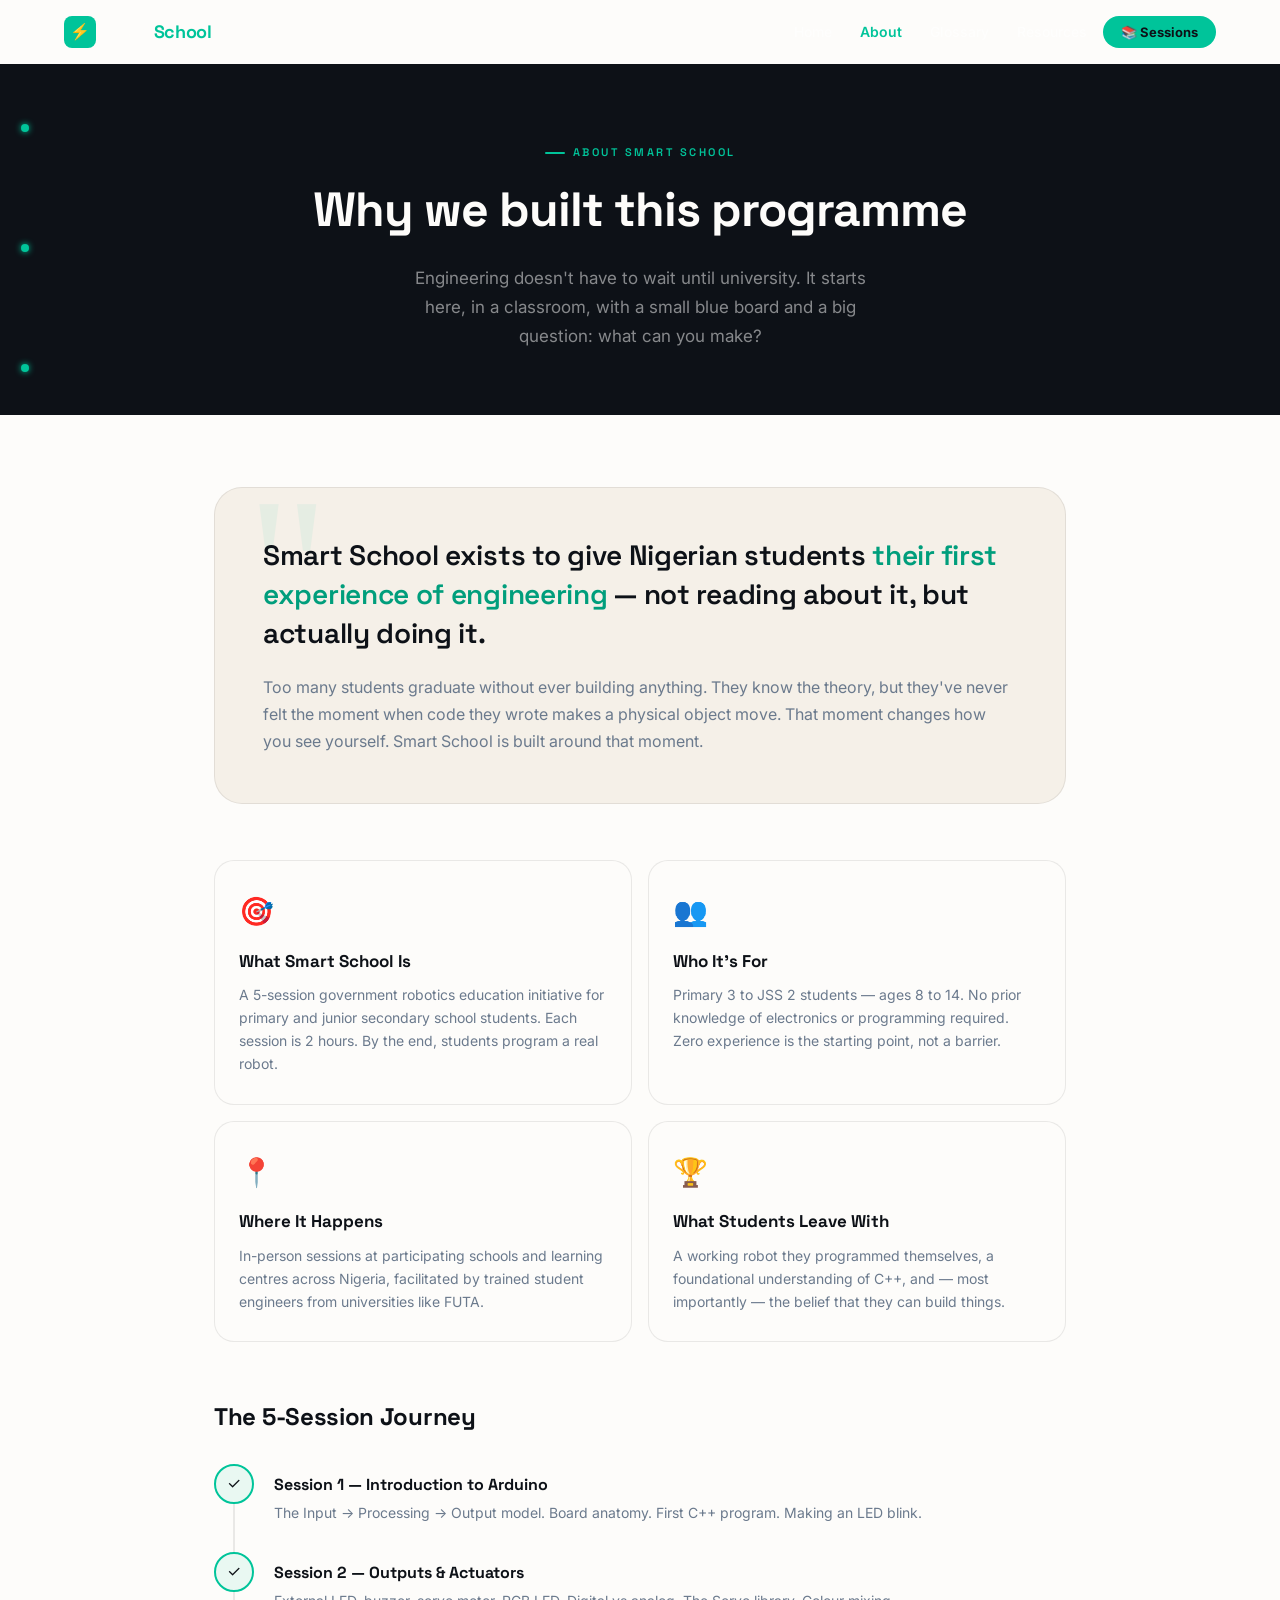
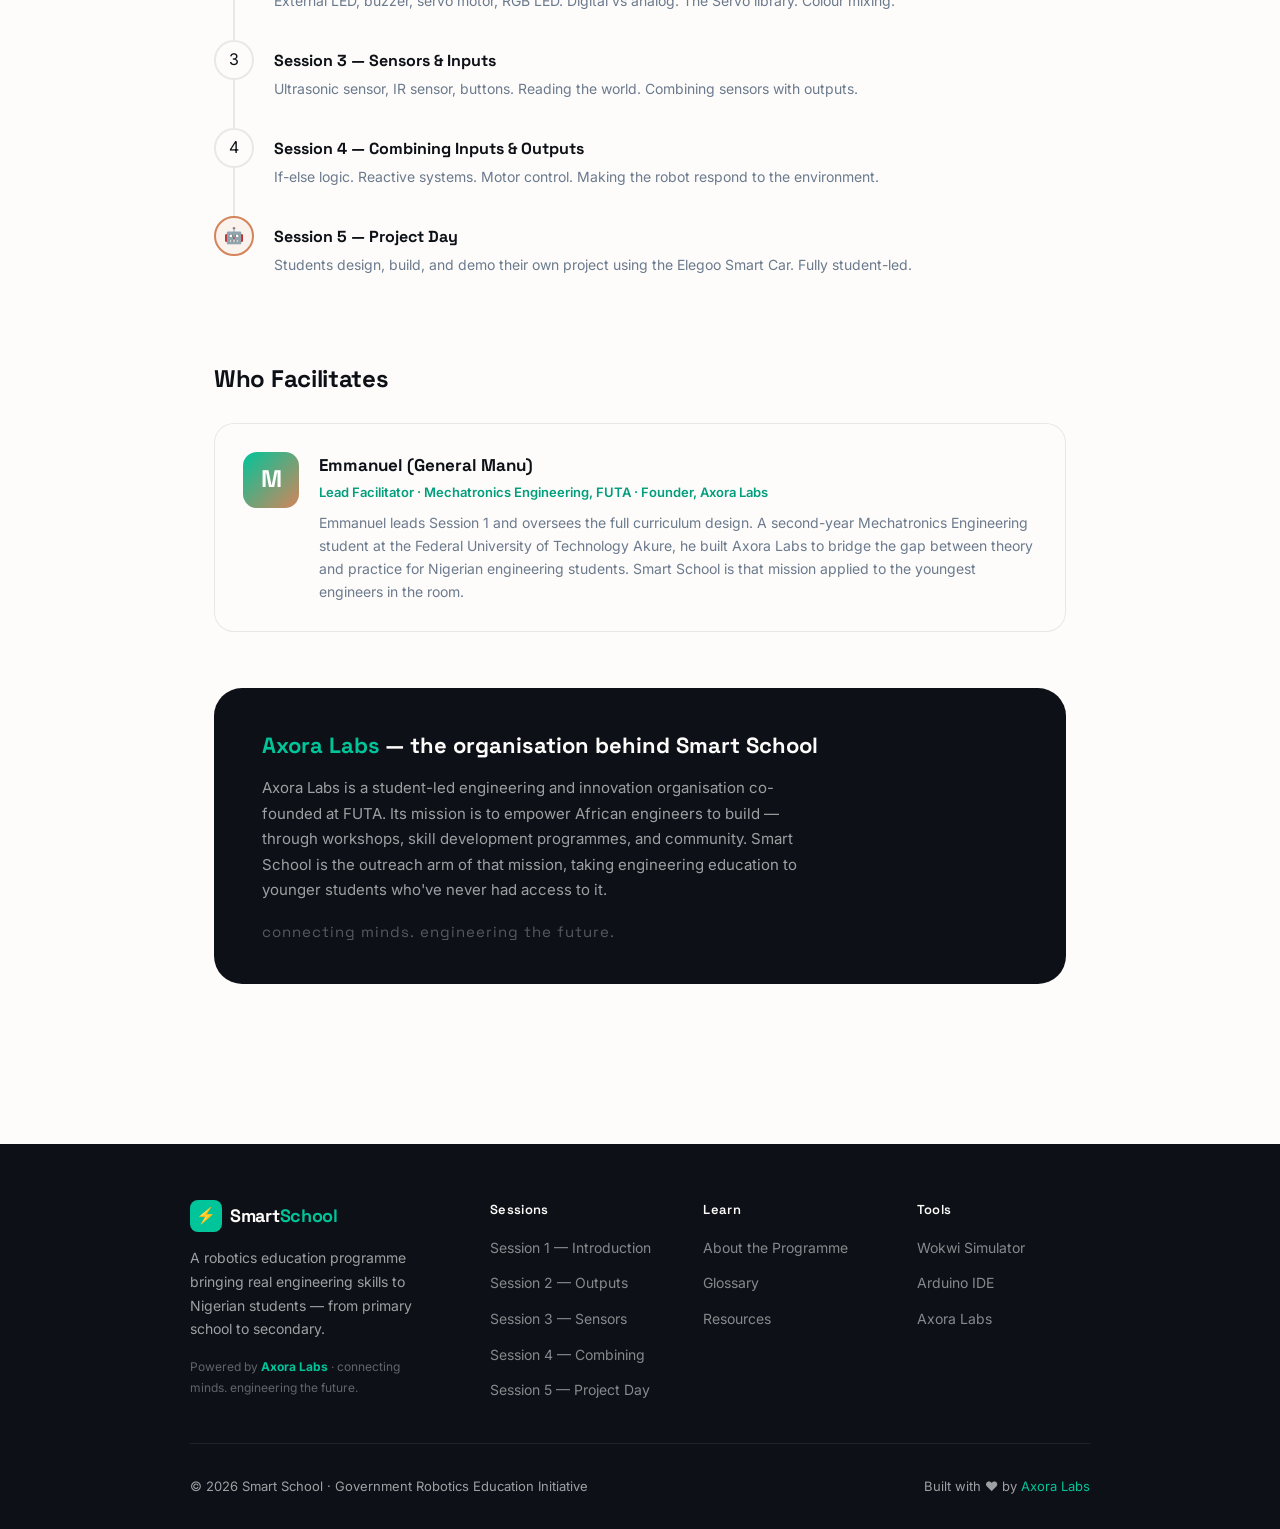
==== about.html @ 04baf4c8 "update repo by new structure - claude full build" ====
<!DOCTYPE html>
<html lang="en">
<head>
<meta charset="UTF-8">
<meta name="viewport" content="width=device-width, initial-scale=1.0">
<title>About — Smart School</title>
<link rel="stylesheet" href="css/styles.css">
<style>
.page-banner {
  background: var(--ink);
  padding: 80px 24px 64px;
  text-align: center;
}
.page-banner .eyebrow { justify-content: center; color: var(--teal); }
.page-banner .eyebrow::before { background: var(--teal); }
.page-banner h1 { font-family: var(--font-display); font-size: clamp(28px,5vw,48px); font-weight:700; color: var(--white); letter-spacing: -1px; margin-top: 10px; }
.page-banner p { color: rgba(255,255,255,0.5); font-size: 17px; max-width: 480px; margin: 16px auto 0; line-height: 1.7; }

.about-body { max-width: var(--max-w); margin: 0 auto; padding: 72px 24px 80px; }

.mission-block {
  background: var(--surface);
  border-radius: var(--radius-xl);
  padding: 48px;
  margin-bottom: 56px;
  border: 1px solid var(--border);
  position: relative;
  overflow: hidden;
}
.mission-block::before {
  content: '"';
  position: absolute;
  top: -20px; left: 32px;
  font-family: Georgia, serif;
  font-size: 200px;
  color: var(--teal);
  opacity: 0.06;
  line-height: 1;
  pointer-events: none;
}
.mission-block blockquote {
  font-family: var(--font-display);
  font-size: clamp(20px, 3vw, 28px);
  font-weight: 600;
  color: var(--ink);
  line-height: 1.4;
  letter-spacing: -0.3px;
  position: relative;
}
.mission-block blockquote span { color: var(--teal-dark); }
.mission-block p { margin-top: 20px; font-size: 16px; color: var(--muted); line-height: 1.7; }

.about-grid { display: grid; grid-template-columns: 1fr 1fr; gap: 16px; margin-bottom: 56px; }
.about-card {
  background: var(--white);
  border: 1px solid var(--border);
  border-radius: var(--radius-lg);
  padding: 28px 24px;
}
.about-card .ac-icon { font-size: 28px; margin-bottom: 14px; }
.about-card h3 { font-family: var(--font-display); font-size: 17px; font-weight: 700; margin-bottom: 8px; color: var(--ink); }
.about-card p { font-size: 14px; color: var(--muted); line-height: 1.65; }

.team-section { margin-bottom: 56px; }
.team-section h2 { font-family: var(--font-display); font-size: 24px; font-weight: 700; color: var(--ink); margin-bottom: 24px; letter-spacing: -0.3px; }
.team-card {
  background: var(--white);
  border: 1px solid var(--border);
  border-radius: var(--radius-lg);
  padding: 28px;
  display: flex;
  gap: 20px;
  align-items: flex-start;
}
.team-avatar {
  width: 56px; height: 56px;
  border-radius: 14px;
  background: linear-gradient(135deg, var(--teal), var(--copper));
  display: flex; align-items: center; justify-content: center;
  font-size: 24px;
  flex-shrink: 0;
  color: #fff;
  font-family: var(--font-display);
  font-weight: 700;
}
.team-info h3 { font-family: var(--font-display); font-size: 17px; font-weight: 700; color: var(--ink); margin-bottom: 3px; }
.team-info .role { font-size: 13px; color: var(--teal-dark); font-weight: 600; margin-bottom: 8px; }
.team-info p { font-size: 14px; color: var(--muted); line-height: 1.65; }

.axora-block {
  background: var(--ink);
  border-radius: var(--radius-xl);
  padding: 40px 48px;
  color: rgba(255,255,255,0.6);
}
.axora-block h3 { font-family: var(--font-display); font-size: 22px; font-weight: 700; color: var(--white); margin-bottom: 12px; }
.axora-block h3 span { color: var(--teal); }
.axora-block p { font-size: 15px; line-height: 1.7; max-width: 540px; }
.axora-tagline { margin-top: 16px; font-family: var(--font-display); font-size: 13px; color: rgba(255,255,255,0.3); letter-spacing: 1px; }

.programme-timeline { margin-bottom: 56px; }
.programme-timeline h2 { font-family: var(--font-display); font-size: 24px; font-weight: 700; color: var(--ink); margin-bottom: 28px; letter-spacing: -0.3px; }
.timeline { display: flex; flex-direction: column; gap: 0; }
.tl-item {
  display: flex;
  gap: 20px;
  padding-bottom: 28px;
  position: relative;
}
.tl-item:not(:last-child)::after {
  content: '';
  position: absolute;
  left: 19px; top: 40px;
  width: 2px;
  bottom: 0;
  background: var(--border);
}
.tl-dot {
  width: 40px; height: 40px;
  border-radius: 50%;
  background: var(--white);
  border: 2px solid var(--border);
  display: flex; align-items: center; justify-content: center;
  font-size: 16px;
  flex-shrink: 0;
  position: relative;
  z-index: 1;
}
.tl-dot.done { border-color: var(--teal); background: rgba(0,196,154,0.08); }
.tl-body { padding-top: 8px; }
.tl-body h4 { font-family: var(--font-display); font-size: 16px; font-weight: 700; color: var(--ink); margin-bottom: 4px; }
.tl-body p { font-size: 14px; color: var(--muted); line-height: 1.6; }

@media(max-width:640px) {
  .about-grid { grid-template-columns:1fr; }
  .mission-block { padding: 32px 24px; }
  .axora-block { padding: 28px 24px; }
  .team-card { flex-direction: column; }
}
</style>
</head>
<body>

<div id="nav-placeholder"></div>
<div class="nav-mobile" id="mobile-nav-placeholder"></div>

<div class="page-body">

  <div class="page-banner">
    <div class="eyebrow">About Smart School</div>
    <h1>Why we built this programme</h1>
    <p>Engineering doesn't have to wait until university. It starts here, in a classroom, with a small blue board and a big question: what can you make?</p>
  </div>

  <!-- Circuit trace -->
  <div class="circuit-trace">
    <div class="circuit-trace-line"></div>
    <div class="circuit-trace-dot trace-dot-marker"></div>
    <div class="circuit-trace-dot trace-dot-marker"></div>
    <div class="circuit-trace-dot trace-dot-marker"></div>
  </div>

  <div class="about-body">

    <!-- MISSION -->
    <div class="mission-block reveal">
      <blockquote>
        Smart School exists to give Nigerian students <span>their first experience of engineering</span> — not reading about it, but actually doing it.
      </blockquote>
      <p>Too many students graduate without ever building anything. They know the theory, but they've never felt the moment when code they wrote makes a physical object move. That moment changes how you see yourself. Smart School is built around that moment.</p>
    </div>

    <!-- ABOUT GRID -->
    <div class="about-grid">
      <div class="about-card reveal">
        <div class="ac-icon">🎯</div>
        <h3>What Smart School Is</h3>
        <p>A 5-session government robotics education initiative for primary and junior secondary school students. Each session is 2 hours. By the end, students program a real robot.</p>
      </div>
      <div class="about-card reveal reveal-delay-1">
        <div class="ac-icon">👥</div>
        <h3>Who It's For</h3>
        <p>Primary 3 to JSS 2 students — ages 8 to 14. No prior knowledge of electronics or programming required. Zero experience is the starting point, not a barrier.</p>
      </div>
      <div class="about-card reveal reveal-delay-2">
        <div class="ac-icon">📍</div>
        <h3>Where It Happens</h3>
        <p>In-person sessions at participating schools and learning centres across Nigeria, facilitated by trained student engineers from universities like FUTA.</p>
      </div>
      <div class="about-card reveal reveal-delay-3">
        <div class="ac-icon">🏆</div>
        <h3>What Students Leave With</h3>
        <p>A working robot they programmed themselves, a foundational understanding of C++, and — most importantly — the belief that they can build things.</p>
      </div>
    </div>

    <!-- PROGRAMME TIMELINE -->
    <div class="programme-timeline trace-dot-marker reveal">
      <h2>The 5-Session Journey</h2>
      <div class="timeline">
        <div class="tl-item">
          <div class="tl-dot done">✓</div>
          <div class="tl-body">
            <h4>Session 1 — Introduction to Arduino</h4>
            <p>The Input → Processing → Output model. Board anatomy. First C++ program. Making an LED blink.</p>
          </div>
        </div>
        <div class="tl-item">
          <div class="tl-dot done">✓</div>
          <div class="tl-body">
            <h4>Session 2 — Outputs & Actuators</h4>
            <p>External LED, buzzer, servo motor, RGB LED. Digital vs analog. The Servo library. Colour mixing.</p>
          </div>
        </div>
        <div class="tl-item">
          <div class="tl-dot">3</div>
          <div class="tl-body">
            <h4>Session 3 — Sensors & Inputs</h4>
            <p>Ultrasonic sensor, IR sensor, buttons. Reading the world. Combining sensors with outputs.</p>
          </div>
        </div>
        <div class="tl-item">
          <div class="tl-dot">4</div>
          <div class="tl-body">
            <h4>Session 4 — Combining Inputs & Outputs</h4>
            <p>If-else logic. Reactive systems. Motor control. Making the robot respond to the environment.</p>
          </div>
        </div>
        <div class="tl-item">
          <div class="tl-dot" style="border-color:var(--copper);background:rgba(212,132,90,0.08);">🤖</div>
          <div class="tl-body">
            <h4>Session 5 — Project Day</h4>
            <p>Students design, build, and demo their own project using the Elegoo Smart Car. Fully student-led.</p>
          </div>
        </div>
      </div>
    </div>

    <!-- TEAM -->
    <div class="team-section trace-dot-marker reveal">
      <h2>Who Facilitates</h2>
      <div class="team-card">
        <div class="team-avatar">M</div>
        <div class="team-info">
          <h3>Emmanuel (General Manu)</h3>
          <div class="role">Lead Facilitator · Mechatronics Engineering, FUTA · Founder, Axora Labs</div>
          <p>Emmanuel leads Session 1 and oversees the full curriculum design. A second-year Mechatronics Engineering student at the Federal University of Technology Akure, he built Axora Labs to bridge the gap between theory and practice for Nigerian engineering students. Smart School is that mission applied to the youngest engineers in the room.</p>
        </div>
      </div>
    </div>

    <!-- AXORA -->
    <div class="axora-block reveal">
      <h3><span>Axora Labs</span> — the organisation behind Smart School</h3>
      <p>Axora Labs is a student-led engineering and innovation organisation co-founded at FUTA. Its mission is to empower African engineers to build — through workshops, skill development programmes, and community. Smart School is the outreach arm of that mission, taking engineering education to younger students who've never had access to it.</p>
      <p class="axora-tagline">connecting minds. engineering the future.</p>
    </div>

  </div>

</div>

<div id="footer-placeholder"></div>

<script src="js/main.js"></script>
<script>
  document.getElementById('nav-placeholder').outerHTML = renderNav('dark');
  document.getElementById('footer-placeholder').outerHTML = renderFooter();
</script>
</body>
</html>
---- css/styles.css ----
/* ═══════════════════════════════════════════════════════════
   SMART SCHOOL — Design System
   One file. Every page inherits from here.
   ═══════════════════════════════════════════════════════════ */

@import url('https://fonts.googleapis.com/css2?family=Space+Grotesk:wght@400;500;600;700&family=Inter:wght@400;500;600;700&family=Fira+Code:wght@400;600&display=swap');

/* ── TOKENS ── */
:root {
  --ink:        #0D1117;
  --ink2:       #1C2333;
  --ink3:       #2D3748;
  --surface:    #F5F0E8;
  --surface2:   #FDFCFA;
  --surface3:   #EDE8DF;
  --teal:       #00C49A;
  --teal-dark:  #009E7C;
  --teal-glow:  rgba(0, 196, 154, 0.15);
  --copper:     #D4845A;
  --copper-lt:  #FDF0E8;
  --yellow:     #F5C842;
  --yellow-lt:  #FFFBEB;
  --muted:      #6B7A8D;
  --muted-lt:   #A0ADB8;
  --white:      #FDFCFA;
  --border:     rgba(0,0,0,0.08);
  --border-dark:rgba(255,255,255,0.08);

  --font-display: 'Space Grotesk', sans-serif;
  --font-body:    'Inter', sans-serif;
  --font-mono:    'Fira Code', monospace;

  --radius-sm:  8px;
  --radius:     14px;
  --radius-lg:  20px;
  --radius-xl:  28px;

  --shadow-sm:  0 1px 4px rgba(0,0,0,0.06);
  --shadow:     0 4px 16px rgba(0,0,0,0.08);
  --shadow-lg:  0 8px 32px rgba(0,0,0,0.12);

  --max-w: 900px;
  --nav-h: 64px;
}

/* ── RESET ── */
*, *::before, *::after { box-sizing: border-box; margin: 0; padding: 0; }
html { scroll-behavior: smooth; -webkit-font-smoothing: antialiased; }
body {
  font-family: var(--font-body);
  background: var(--surface2);
  color: var(--ink);
  line-height: 1.6;
  overflow-x: hidden;
}
a { text-decoration: none; color: inherit; }
img { max-width: 100%; display: block; }
button { cursor: pointer; font-family: var(--font-body); }

/* ── NAVIGATION ── */
.ss-nav {
  position: fixed;
  top: 0; left: 0; right: 0;
  height: var(--nav-h);
  z-index: 200;
  display: flex;
  align-items: center;
  padding: 0 5%;
  justify-content: space-between;
  transition: background 0.3s, box-shadow 0.3s;
}
.ss-nav.scrolled {
  background: rgba(253,252,250,0.92);
  backdrop-filter: blur(12px);
  box-shadow: 0 1px 0 var(--border);
}
.ss-nav.dark {
  background: transparent;
}
.ss-nav.dark.scrolled {
  background: rgba(13,17,23,0.88);
  backdrop-filter: blur(12px);
  box-shadow: 0 1px 0 var(--border-dark);
}

.nav-logo {
  font-family: var(--font-display);
  font-weight: 700;
  font-size: 18px;
  display: flex;
  align-items: center;
  gap: 8px;
  color: var(--ink);
  letter-spacing: -0.3px;
}
.ss-nav.dark .nav-logo { color: var(--white); }
.nav-logo .logo-mark {
  width: 32px; height: 32px;
  background: var(--teal);
  border-radius: 8px;
  display: flex; align-items: center; justify-content: center;
  font-size: 16px;
  flex-shrink: 0;
}
.nav-logo .logo-text em {
  font-style: normal;
  color: var(--teal);
}

.nav-links {
  display: flex;
  list-style: none;
  gap: 4px;
  align-items: center;
}
.nav-links a {
  font-size: 14px;
  font-weight: 500;
  color: var(--muted);
  padding: 6px 12px;
  border-radius: var(--radius-sm);
  transition: color 0.15s, background 0.15s;
}
.nav-links a:hover { color: var(--ink); background: var(--surface3); }
.nav-links a.active { color: var(--teal-dark); font-weight: 600; }
.ss-nav.dark .nav-links a { color: rgba(255,255,255,0.6); }
.ss-nav.dark .nav-links a:hover { color: #fff; background: rgba(255,255,255,0.08); }
.ss-nav.dark .nav-links a.active { color: var(--teal); }

.nav-sessions-btn {
  background: var(--teal);
  color: var(--ink) !important;
  font-weight: 700 !important;
  padding: 8px 18px !important;
  border-radius: 40px !important;
  font-size: 13px !important;
  transition: transform 0.15s, box-shadow 0.15s !important;
}
.nav-sessions-btn:hover {
  transform: translateY(-1px);
  box-shadow: 0 4px 14px rgba(0,196,154,0.35) !important;
  background: var(--teal) !important;
  color: var(--ink) !important;
}

.nav-hamburger {
  display: none;
  flex-direction: column;
  gap: 5px;
  background: none;
  border: none;
  padding: 4px;
  cursor: pointer;
}
.nav-hamburger span {
  display: block;
  width: 22px; height: 2px;
  background: var(--ink);
  border-radius: 2px;
  transition: transform 0.2s;
}
.ss-nav.dark .nav-hamburger span { background: var(--white); }

/* ── MOBILE NAV ── */
.nav-mobile {
  position: fixed;
  top: var(--nav-h); left: 0; right: 0;
  background: var(--white);
  border-bottom: 1px solid var(--border);
  padding: 16px 5% 24px;
  z-index: 199;
  display: none;
  flex-direction: column;
  gap: 4px;
  box-shadow: var(--shadow-lg);
}
.nav-mobile.open { display: flex; }
.nav-mobile a {
  font-size: 15px;
  font-weight: 500;
  color: var(--muted);
  padding: 10px 12px;
  border-radius: var(--radius-sm);
  transition: color 0.15s, background 0.15s;
}
.nav-mobile a:hover { color: var(--ink); background: var(--surface3); }
.nav-mobile a.active { color: var(--teal-dark); font-weight: 600; }

/* ── PAGE WRAPPER ── */
.page-body {
  padding-top: var(--nav-h);
  min-height: 100vh;
}

/* ── CIRCUIT TRACE — signature element ── */
.circuit-trace {
  position: fixed;
  left: 24px;
  top: var(--nav-h);
  bottom: 0;
  width: 2px;
  z-index: 10;
  pointer-events: none;
}
.circuit-trace-line {
  position: absolute;
  top: 0; left: 0;
  width: 2px;
  height: 0;
  background: linear-gradient(to bottom, var(--teal), transparent);
  transition: height 0.1s linear;
  border-radius: 2px;
}
.circuit-trace-dot {
  position: absolute;
  left: -3px;
  width: 8px; height: 8px;
  background: var(--teal);
  border-radius: 50%;
  opacity: 0;
  transition: opacity 0.3s;
  box-shadow: 0 0 6px var(--teal);
}
.circuit-trace-dot.visible { opacity: 1; }

/* ── SECTION WRAPPER ── */
.section {
  max-width: var(--max-w);
  margin: 0 auto;
  padding: 80px 24px;
}
.section.wide { max-width: 1100px; }
.section.tight { padding: 48px 24px; }

/* ── EYEBROW ── */
.eyebrow {
  font-family: var(--font-display);
  font-size: 11px;
  font-weight: 600;
  letter-spacing: 2.5px;
  text-transform: uppercase;
  color: var(--teal-dark);
  margin-bottom: 10px;
  display: flex;
  align-items: center;
  gap: 8px;
}
.eyebrow::before {
  content: '';
  display: block;
  width: 20px; height: 2px;
  background: var(--teal);
  border-radius: 2px;
}

/* ── HEADINGS ── */
.display-title {
  font-family: var(--font-display);
  font-size: clamp(32px, 5vw, 52px);
  font-weight: 700;
  line-height: 1.1;
  letter-spacing: -1px;
  color: var(--ink);
}
.display-title.light { color: var(--white); }
.section-title {
  font-family: var(--font-display);
  font-size: clamp(24px, 4vw, 36px);
  font-weight: 700;
  line-height: 1.2;
  letter-spacing: -0.5px;
  color: var(--ink);
  margin-bottom: 12px;
}
.section-sub {
  font-size: 17px;
  color: var(--muted);
  line-height: 1.7;
  max-width: 520px;
}

/* ── BUTTONS ── */
.btn {
  display: inline-flex;
  align-items: center;
  gap: 8px;
  font-family: var(--font-display);
  font-weight: 600;
  font-size: 15px;
  padding: 12px 24px;
  border-radius: 40px;
  border: none;
  transition: transform 0.15s, box-shadow 0.15s, background 0.15s;
  cursor: pointer;
}
.btn:hover { transform: translateY(-1px); }
.btn-primary {
  background: var(--teal);
  color: var(--ink);
  box-shadow: 0 4px 16px rgba(0,196,154,0.3);
}
.btn-primary:hover { box-shadow: 0 6px 22px rgba(0,196,154,0.4); background: var(--teal-dark); color: #fff; }
.btn-secondary {
  background: transparent;
  color: var(--ink);
  border: 1.5px solid var(--border);
}
.btn-secondary:hover { border-color: var(--teal); background: var(--teal-glow); }
.btn-copper {
  background: var(--copper);
  color: #fff;
  box-shadow: 0 4px 16px rgba(212,132,90,0.3);
}
.btn-copper:hover { box-shadow: 0 6px 22px rgba(212,132,90,0.4); }
.btn-sm { font-size: 13px; padding: 8px 18px; }

/* ── CARDS ── */
.card {
  background: var(--white);
  border-radius: var(--radius-lg);
  padding: 28px;
  border: 1px solid var(--border);
  box-shadow: var(--shadow-sm);
  transition: transform 0.2s, box-shadow 0.2s;
}
.card:hover { transform: translateY(-3px); box-shadow: var(--shadow); }

/* ── SESSION CARD (for index + nav) ── */
.session-pill {
  display: inline-flex;
  align-items: center;
  gap: 6px;
  font-size: 12px;
  font-weight: 600;
  padding: 4px 12px;
  border-radius: 20px;
}
.pill-live    { background: rgba(0,196,154,0.12); color: var(--teal-dark); border: 1px solid rgba(0,196,154,0.25); }
.pill-coming  { background: var(--surface3); color: var(--muted); border: 1px solid var(--border); }

/* ── CODE BLOCK ── */
.code-block {
  background: var(--ink);
  border-radius: var(--radius);
  overflow: hidden;
  margin: 20px 0;
  box-shadow: var(--shadow);
}
.code-bar {
  background: var(--ink2);
  padding: 10px 18px;
  display: flex;
  align-items: center;
  gap: 12px;
}
.code-dots { display: flex; gap: 6px; }
.code-dots span {
  width: 10px; height: 10px;
  border-radius: 50%;
}
.code-dots span:nth-child(1) { background: #FF5F57; }
.code-dots span:nth-child(2) { background: #FEBC2E; }
.code-dots span:nth-child(3) { background: #28C840; }
.code-filename {
  font-family: var(--font-mono);
  font-size: 12px;
  color: rgba(255,255,255,0.4);
}
.code-block pre {
  padding: 20px 24px;
  font-family: var(--font-mono);
  font-size: 13.5px;
  line-height: 1.9;
  overflow-x: auto;
  margin: 0;
  color: #D4D4D4;
}
.ck { color: #569CD6; }
.cf { color: #DCDCAA; }
.cv { color: #9CDCFE; }
.cn { color: #B5CEA8; }
.cc { color: #6A9955; font-style: italic; }
.cs { color: #CE9178; }

/* ── QUIZ ── */
.quiz-wrap { display: flex; flex-direction: column; gap: 16px; }
.quiz-item {
  background: var(--white);
  border: 1px solid var(--border);
  border-radius: var(--radius);
  padding: 20px 24px;
  box-shadow: var(--shadow-sm);
}
.quiz-q {
  font-family: var(--font-display);
  font-size: 15px;
  font-weight: 600;
  color: var(--ink);
  margin-bottom: 14px;
  line-height: 1.4;
}
.quiz-q .q-num {
  display: inline-flex;
  align-items: center;
  justify-content: center;
  width: 24px; height: 24px;
  background: var(--copper);
  color: #fff;
  border-radius: 6px;
  font-size: 12px;
  font-weight: 700;
  margin-right: 8px;
  flex-shrink: 0;
}
.quiz-options { display: flex; flex-direction: column; gap: 8px; }
.quiz-option {
  display: flex;
  align-items: center;
  gap: 12px;
  padding: 10px 14px;
  border-radius: var(--radius-sm);
  background: var(--surface);
  border: 1.5px solid transparent;
  font-size: 14px;
  color: var(--ink3);
  cursor: pointer;
  transition: border-color 0.15s, background 0.15s;
  user-select: none;
}
.quiz-option:hover { border-color: var(--teal); background: var(--teal-glow); }
.quiz-option.correct { background: rgba(0,196,154,0.1); border-color: var(--teal); color: var(--teal-dark); }
.quiz-option.wrong   { background: rgba(212,132,90,0.1); border-color: var(--copper); color: var(--copper); }
.quiz-option .opt-letter {
  width: 26px; height: 26px;
  border-radius: 6px;
  background: var(--white);
  border: 1.5px solid var(--border);
  display: flex; align-items: center; justify-content: center;
  font-size: 12px;
  font-weight: 700;
  flex-shrink: 0;
}
.quiz-answer {
  margin-top: 12px;
  padding: 12px 16px;
  background: rgba(0,196,154,0.08);
  border-left: 3px solid var(--teal);
  border-radius: 0 var(--radius-sm) var(--radius-sm) 0;
  font-size: 14px;
  color: var(--ink3);
  display: none;
  line-height: 1.6;
}
.quiz-reveal-btn {
  margin-top: 10px;
  background: none;
  border: 1.5px solid var(--border);
  border-radius: 20px;
  padding: 6px 16px;
  font-size: 12px;
  font-weight: 600;
  color: var(--muted);
  cursor: pointer;
  transition: border-color 0.15s, color 0.15s;
}
.quiz-reveal-btn:hover { border-color: var(--teal); color: var(--teal-dark); }

/* ── PREV/NEXT NAVIGATION ── */
.session-nav {
  display: grid;
  grid-template-columns: 1fr 1fr;
  gap: 16px;
  margin-top: 64px;
  padding-top: 40px;
  border-top: 1px solid var(--border);
}
.session-nav-card {
  background: var(--white);
  border: 1.5px solid var(--border);
  border-radius: var(--radius);
  padding: 20px 22px;
  display: flex;
  flex-direction: column;
  gap: 4px;
  transition: border-color 0.2s, box-shadow 0.2s, transform 0.2s;
}
.session-nav-card:hover { border-color: var(--teal); box-shadow: var(--shadow); transform: translateY(-2px); }
.session-nav-card.next { align-items: flex-end; text-align: right; }
.session-nav-card.locked { opacity: 0.5; pointer-events: none; }
.nav-card-dir {
  font-size: 11px;
  font-weight: 600;
  letter-spacing: 1.5px;
  text-transform: uppercase;
  color: var(--muted);
  display: flex;
  align-items: center;
  gap: 6px;
}
.nav-card-dir .arrow { color: var(--copper); font-size: 14px; }
.nav-card-title {
  font-family: var(--font-display);
  font-size: 16px;
  font-weight: 700;
  color: var(--ink);
}
.nav-card-sub {
  font-size: 12px;
  color: var(--muted);
}

/* ── GLOSSARY TERM ── */
.glossary-term {
  padding: 20px 0;
  border-bottom: 1px solid var(--border);
  display: grid;
  grid-template-columns: 200px 1fr;
  gap: 24px;
  align-items: baseline;
}
.glossary-term:last-child { border-bottom: none; }
.term-word {
  font-family: var(--font-display);
  font-weight: 700;
  font-size: 16px;
  color: var(--ink);
}
.term-session {
  display: inline-block;
  font-size: 10px;
  font-weight: 700;
  padding: 2px 8px;
  border-radius: 10px;
  background: var(--copper-lt);
  color: var(--copper);
  border: 1px solid rgba(212,132,90,0.2);
  margin-top: 4px;
}
.term-def {
  font-size: 15px;
  color: var(--ink3);
  line-height: 1.65;
}
.term-example {
  margin-top: 6px;
  font-size: 13px;
  color: var(--muted);
  font-style: italic;
}

/* ── FOOTER ── */
.ss-footer {
  background: var(--ink);
  color: rgba(255,255,255,0.6);
  padding: 56px 5% 32px;
  margin-top: 80px;
}
.footer-inner {
  max-width: var(--max-w);
  margin: 0 auto;
}
.footer-top {
  display: grid;
  grid-template-columns: 1.5fr 1fr 1fr 1fr;
  gap: 40px;
  padding-bottom: 40px;
  border-bottom: 1px solid rgba(255,255,255,0.08);
  margin-bottom: 32px;
}
.footer-brand .nav-logo {
  color: var(--white);
  margin-bottom: 14px;
}
.footer-brand p { font-size: 14px; line-height: 1.7; max-width: 240px; }
.footer-brand .axora-credit {
  margin-top: 16px;
  font-size: 12px;
  color: rgba(255,255,255,0.35);
}
.footer-brand .axora-credit strong { color: var(--teal); }
.footer-col h4 {
  font-family: var(--font-display);
  font-size: 13px;
  font-weight: 600;
  color: var(--white);
  margin-bottom: 14px;
  letter-spacing: 0.3px;
}
.footer-col ul { list-style: none; display: flex; flex-direction: column; gap: 10px; }
.footer-col a {
  font-size: 14px;
  color: rgba(255,255,255,0.5);
  transition: color 0.15s;
}
.footer-col a:hover { color: var(--teal); }
.footer-bottom {
  display: flex;
  justify-content: space-between;
  align-items: center;
  font-size: 13px;
  flex-wrap: wrap;
  gap: 8px;
}
.footer-bottom span { color: var(--teal); }

/* ── SCROLL REVEAL ── */
.reveal {
  opacity: 0;
  transform: translateY(24px);
  transition: opacity 0.5s ease, transform 0.5s ease;
}
.reveal.visible { opacity: 1; transform: none; }
.reveal-delay-1 { transition-delay: 0.1s; }
.reveal-delay-2 { transition-delay: 0.2s; }
.reveal-delay-3 { transition-delay: 0.3s; }

/* ── UTILITY ── */
.teal    { color: var(--teal-dark); }
.copper  { color: var(--copper); }
.muted   { color: var(--muted); }
.center  { text-align: center; }
.center .section-sub { margin: 0 auto; }
.divider { height: 1px; background: var(--border); margin: 48px 0; }
.tag {
  display: inline-flex;
  align-items: center;
  font-size: 11px;
  font-weight: 600;
  padding: 3px 10px;
  border-radius: 20px;
  gap: 4px;
}
.tag-digital { background: rgba(96,165,250,0.1); color: #2563EB; border: 1px solid rgba(96,165,250,0.25); }
.tag-analog  { background: rgba(167,139,250,0.1); color: #7C3AED; border: 1px solid rgba(167,139,250,0.25); }
.tag-output  { background: var(--copper-lt); color: var(--copper); border: 1px solid rgba(212,132,90,0.25); }
.tag-input   { background: rgba(96,165,250,0.1); color: #1D4ED8; border: 1px solid rgba(96,165,250,0.25); }

/* ── RESPONSIVE ── */
@media (max-width: 768px) {
  .nav-links { display: none; }
  .nav-hamburger { display: flex; }
  .circuit-trace { display: none; }
  .session-nav { grid-template-columns: 1fr; }
  .footer-top { grid-template-columns: 1fr 1fr; }
  .glossary-term { grid-template-columns: 1fr; gap: 6px; }
  .section { padding: 56px 20px; }
}
@media (max-width: 480px) {
  .footer-top { grid-template-columns: 1fr; }
  .display-title { font-size: 28px; }
}
@media (prefers-reduced-motion: reduce) {
  *, .reveal, .circuit-trace-line { animation: none !important; transition: none !important; }
  .reveal { opacity: 1; transform: none; }
}
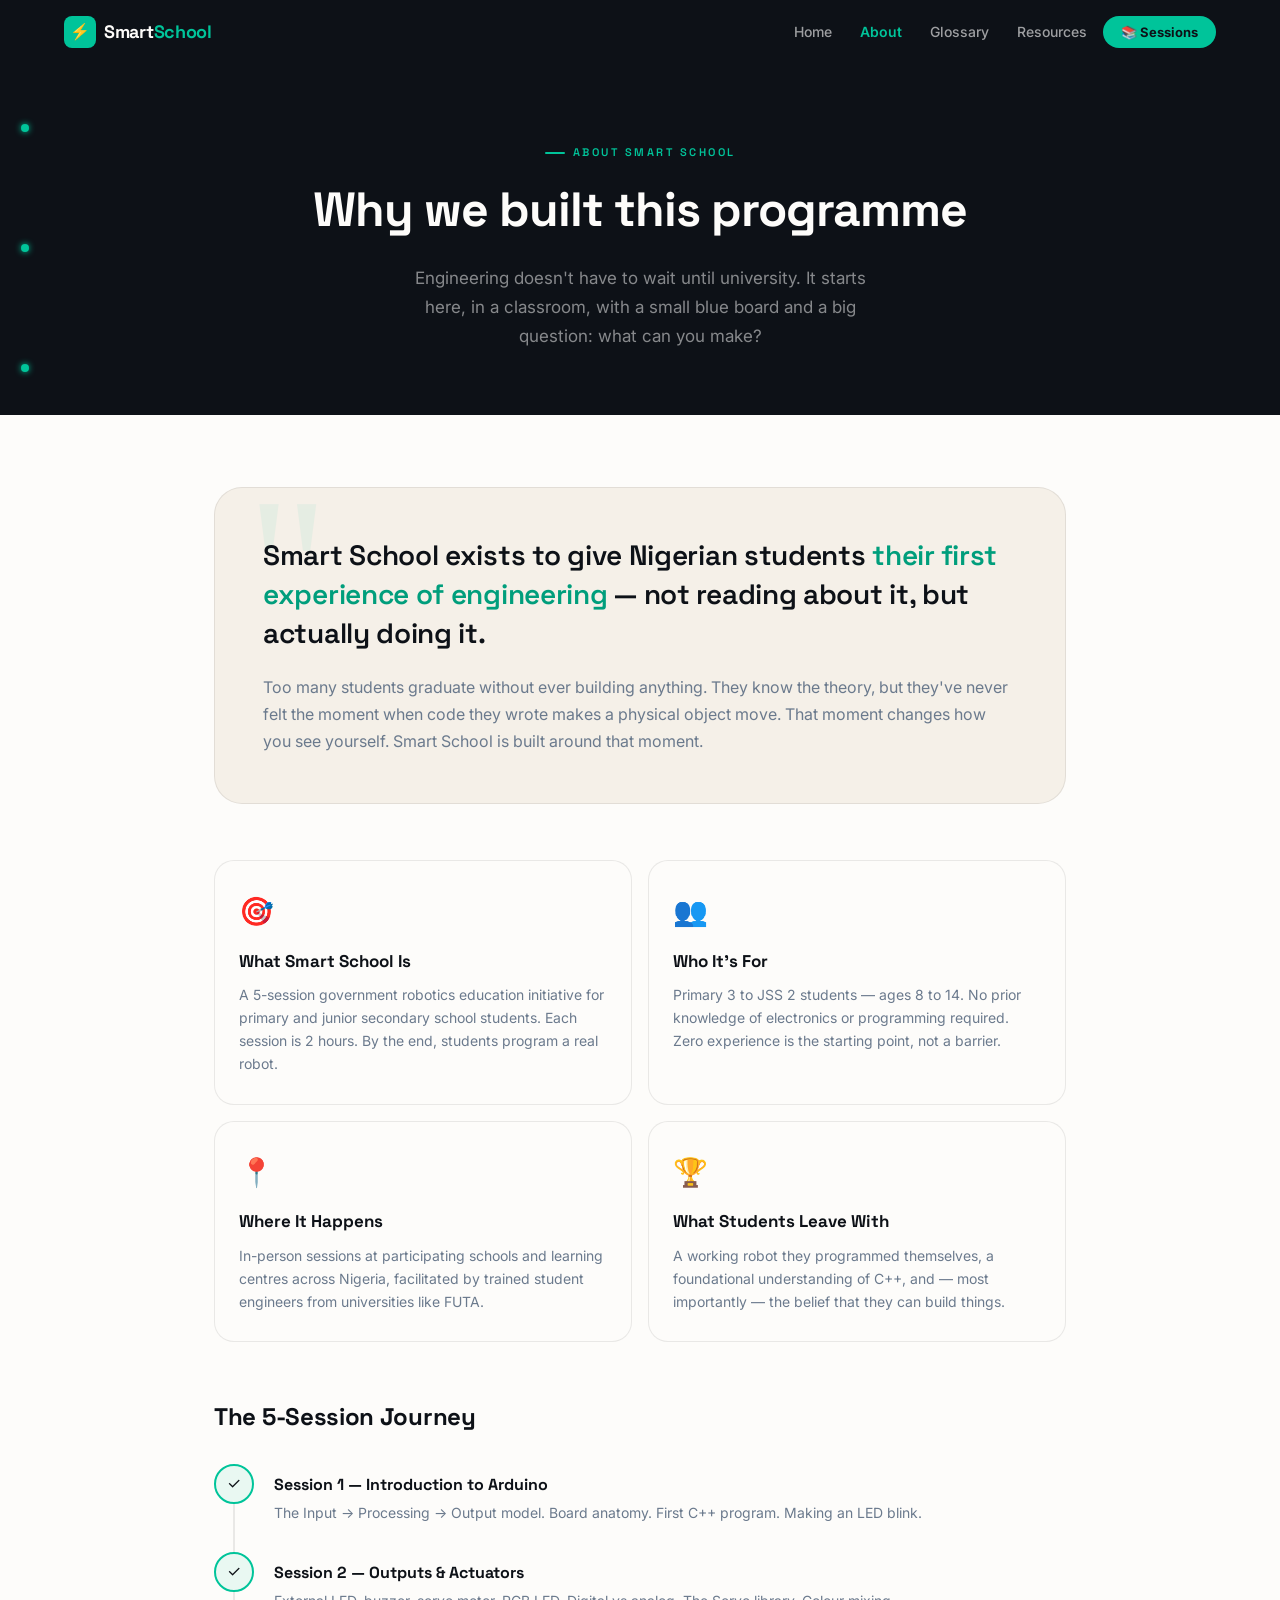
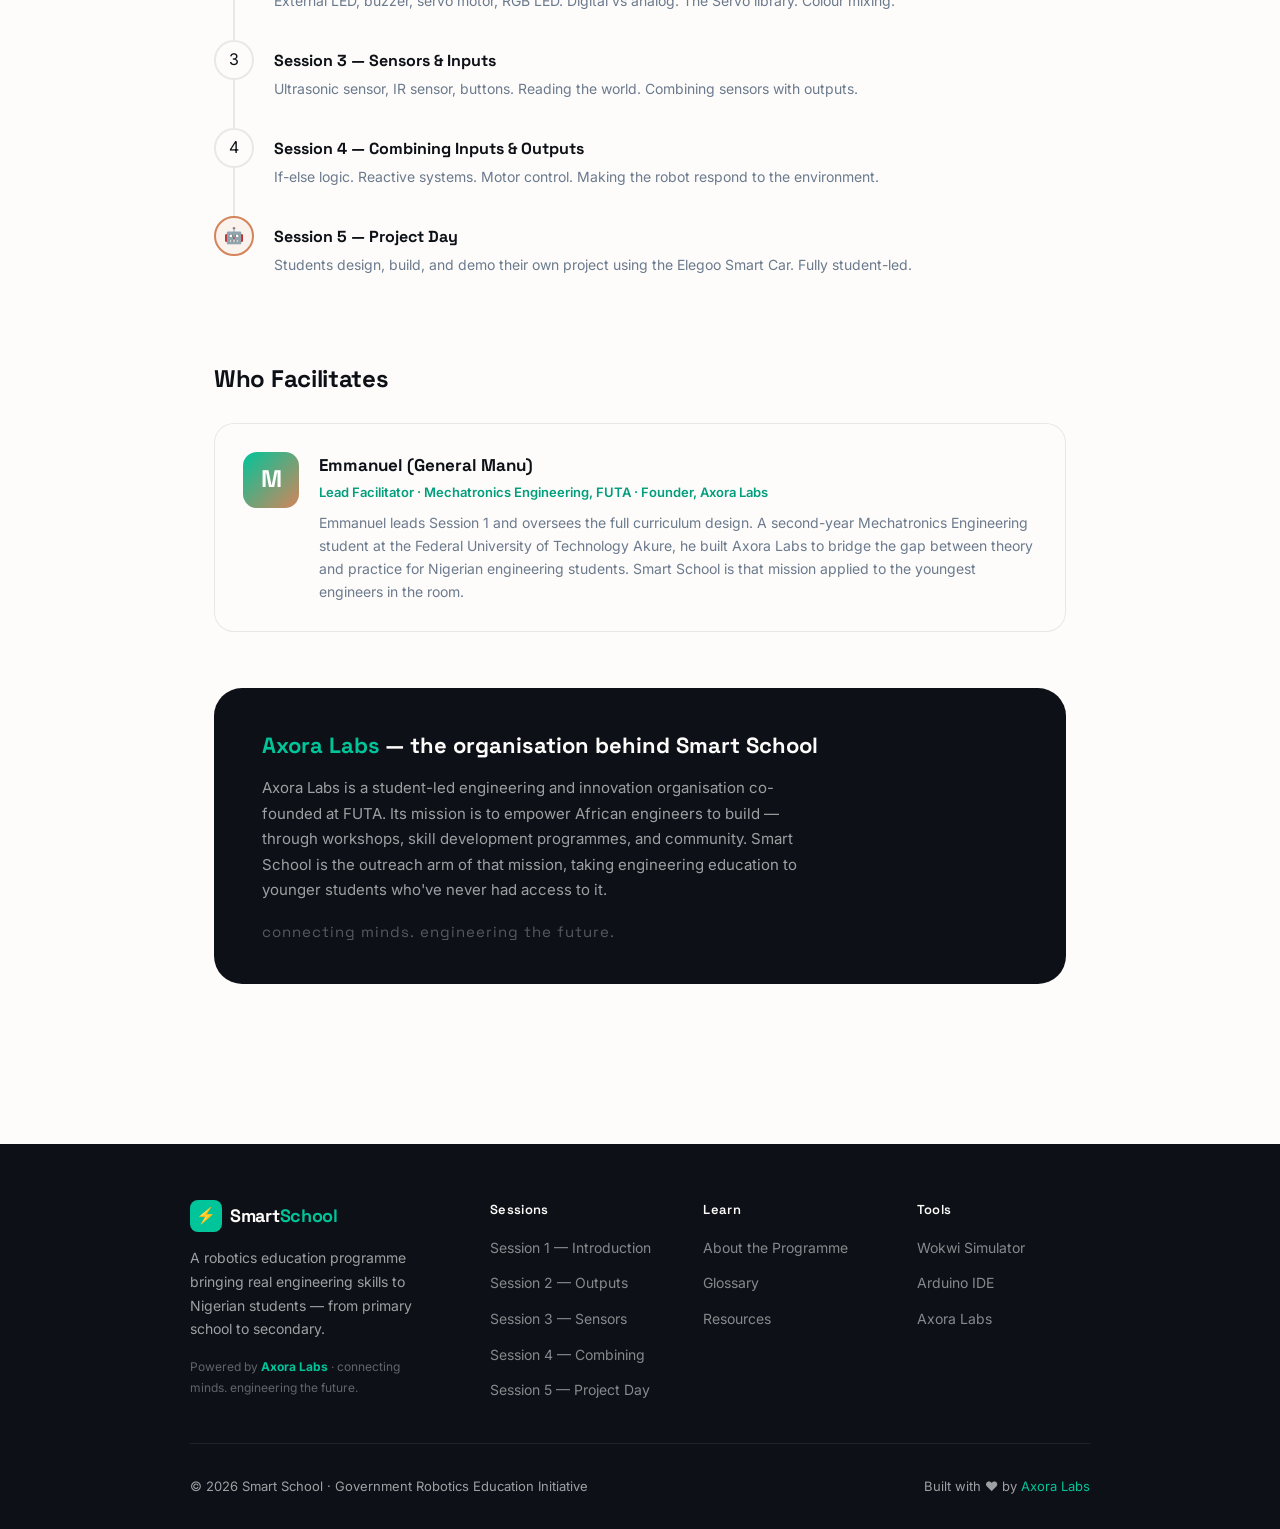
==== commit 0176ac5c: "update nav bar" ====
--- a/about.html
+++ b/about.html
@@ -8,7 +8,7 @@
 <style>
 .page-banner {
   background: var(--ink);
-  padding: 80px 24px 64px;
+  padding: calc(var(--nav-h) + 80px) 24px 64px;
   text-align: center;
 }
 .page-banner .eyebrow { justify-content: center; color: var(--teal); }
@@ -144,7 +144,7 @@
 <div id="nav-placeholder"></div>
 <div class="nav-mobile" id="mobile-nav-placeholder"></div>
 
-<div class="page-body">
+<div class="page-body page-body--bleed">
 
   <div class="page-banner">
     <div class="eyebrow">About Smart School</div>
--- a/css/styles.css
+++ b/css/styles.css
@@ -191,6 +191,10 @@
   padding-top: var(--nav-h);
   min-height: 100vh;
 }
+/* Dark hero/banner sits under fixed nav; clearance is inside the banner */
+.page-body--bleed {
+  padding-top: 0;
+}
 
 /* ── CIRCUIT TRACE — signature element ── */
 .circuit-trace {
